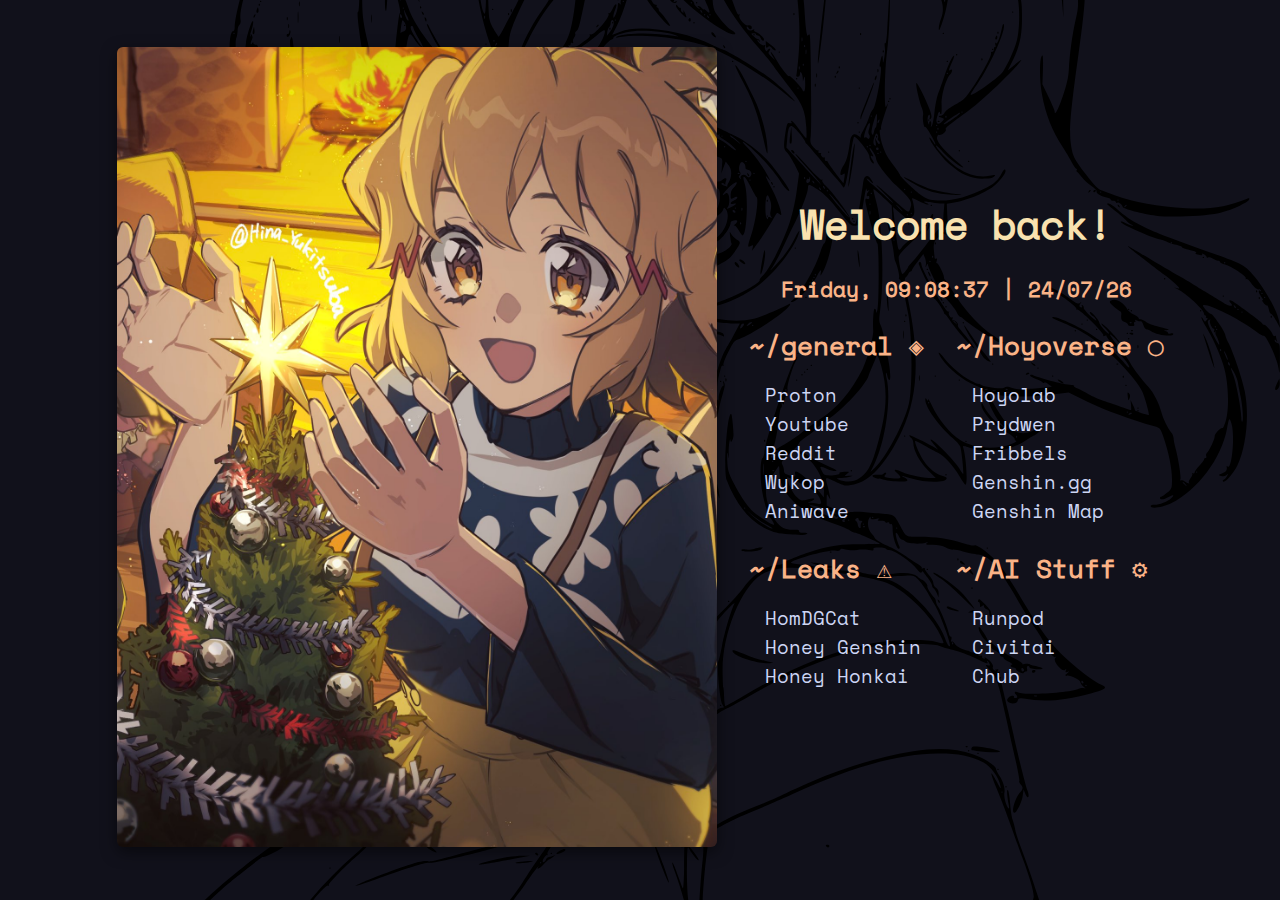
==== LunaR/index.html @ 9b7c65a3 "Add files via upload" ====
<!doctype html>
<html lang="en">
  <head>
    <title>~/startpage 🏠</title>
    <meta charset="UTF-8" />
    <meta name="viewport" content="width=device-width, initial-scale=1" />
    <link href="../src/css/style.css" rel="stylesheet" />
  </head>

  <body class="lunar">
    <div id="image" onclick="nextImage(currentIndex),nextBackground(currentIndex)">
      <img id="carouselImage" src="../src/images/cover2.jpg" />
      <script async src="../src/js/theme.js" currentIndex="2"></script>
    </div>
    <div id="text">
      <div id="greeting">Welcome back!</div>
      <div id="date"></div>
      <script async src="../src/js/date.js"></script>
      <div id="links">
        <div class="urls">
          <div class="header">~/general ◈</div>
          <ul>
        <li><a href="https://proton.me/">Proton</a></li>
				<li><a href="https://www.youtube.com/">Youtube</a></li>
				<li><a href="https://reddit.com/">Reddit</a></li>
				<li><a href="https://wykop.pl/">Wykop</a></li>
				<li><a href="https://aniwave.to/home">Aniwave</a></li>
          </ul>
        </div>
        <div class="urls">
          <div class="header">~/Hoyoverse ◯</div>
          <ul>
        <li><a href="https://www.hoyolab.com/home">Hoyolab</a></li>
				<li><a href="https://www.prydwen.gg/">Prydwen</a></li>
				<li><a href="https://fribbels.github.io/hsr-optimizer">Fribbels</a></li>
				<li><a href="https://genshin.gg/">Genshin.gg</a></li>
				<li><a href="https://genshin-impact-map.appsample.com/">Genshin Map</a></li>
          </ul>
        </div>
        <div class="urls">
          <div class="header">~/Leaks ⚠</div>
          <ul>
            <li><a href="https://homdgcat.wiki/">HomDGCat</a></li>
            <li><a href="https://gensh.honeyhunterworld.com/?lang=EN">Honey Genshin</a></li>
            <li><a href="https://starrail.honeyhunterworld.com/?lang=EN">Honey Honkai</a></li>
          </ul>
        </div>
        <div class="urls">
          <div class="header">~/AI Stuff ⚙</div>
          <ul>
            <li><a href="https://www.runpod.io/">Runpod</a></li>
				<li><a href="https://civitai.com/models?tag=character">Civitai</a></li>
				<li><a href="https://www.characterhub.org/?search=&first=30&topics=&excludetopics=&page=1&sort=last_activity_at&venus=false&min_tokens=50&nsfw=true&nsfl=true">Chub</a></li>
          </ul>
        </div>
      </div>
    </div>
  </body>
</html>
---- src/css/style.css ----
@font-face {
  font-family: "SpaceMono Nerd Font";
  font-display: swap;
  src:
    local("SpaceMono Nerd Font"),
    url(../fonts/SpaceMonoNF.woff2) format("woff2"),
    url(../fonts/SpaceMonoNF.woff) format("woff");
}

:root {
  color-scheme: dark;
}

img {
  transition:
    transform 0.15s ease-in-out,
    opacity 0.2s ease-in-out;
}

html {
  display: flex;
  align-items: center;
  justify-content: center;
  height: 100svh;
  background-color: var(--background-color);
  background-image: url("../bgs/background1.svg");
  background-repeat: no-repeat;
  background-position: right;
  overflow-x: clip;
}

html.loaded {
  transition: background-color 0.2s ease-in-out;
}

body {
  display: flex;
  color: var(--text-color);
  font-family:
    SpaceMono Nerd Font,
    monospace;
  justify-content: center;
  align-items: center;
}

#text,
#image {
  opacity: 0;
  transition: opacity 0.2s ease-in;
}

#text.loaded,
#image.loaded {
  opacity: 1;
}

#text.loaded * {
  transition: color 0.2s ease-in-out;
}

#carouselImage {
  height: 800px;
  aspect-ratio: 3 / 4;
  border-radius: 6px;
  box-shadow: 0px 5px 15px 0px rgba(0, 0, 0, 0.5);
  object-fit: cover;
}

#image {
  margin-right: 1em;
}

#carouselImage:hover {
  transform: scale(1.1);
  cursor: pointer;
}

@media (max-width: 800px) {
  img,
  #image {
    display: none;
    margin: 0;
    padding: 0;
  }
}

#greeting {
  color: var(--accent-color-2);
  font-size: 2.5em;
  font-weight: 900;
  grid-column: 1/-1;
  text-align: center;
  display: grid;
}

#date {
  font-size: 1.3em;
  font-weight: 600;
  color: var(--accent-color);
  display: grid;
  grid-column: 1/-1;
  text-align: center;
  margin: 1em 0;
}

.header {
  color: var(--accent-color);
  font-size: 1.6em;
  font-weight: 600;
}

#links {
  display: grid;
  grid-row-gap: 0.5em;
  grid-template-columns: repeat(2, 1fr);
}

ul {
  list-style-type: none;
  padding-left: 1em;
  margin-left: 0;
}

a {
  color: var(--text-color);
  font-size: 1.2em;
  text-decoration: none;
}

a:hover {
  color: var(--hover-color);
  font-style: italic;
}

.fazzi .urls:nth-child(even) {
  padding-left: 1.5em;
}

#image {
	padding-right: 1em;
}
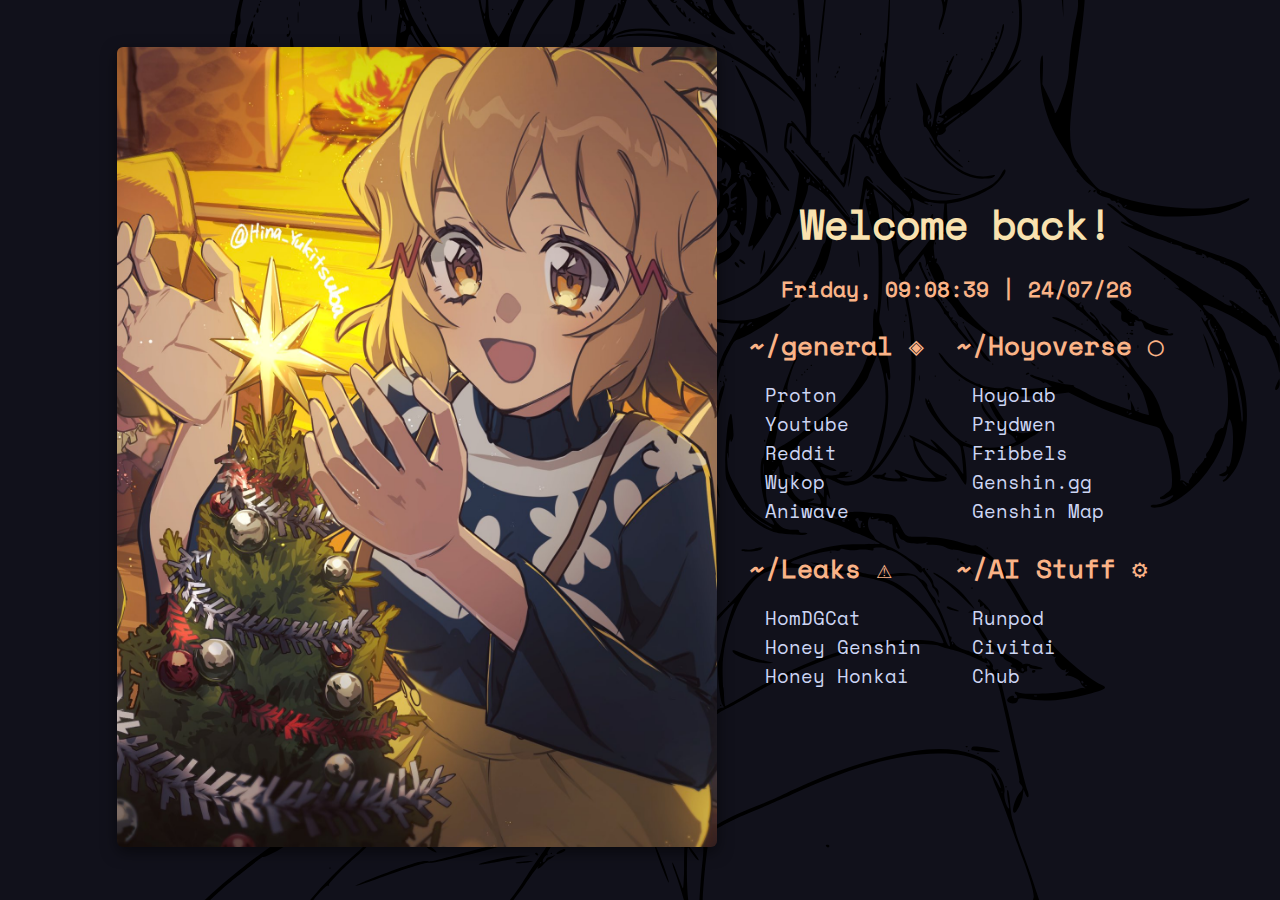
==== commit 66f6e8a3: "Update index.html" ====
--- a/LunaR/index.html
+++ b/LunaR/index.html
@@ -20,21 +20,21 @@
         <div class="urls">
           <div class="header">~/general ◈</div>
           <ul>
-        <li><a href="https://proton.me/">Proton</a></li>
-				<li><a href="https://www.youtube.com/">Youtube</a></li>
-				<li><a href="https://reddit.com/">Reddit</a></li>
-				<li><a href="https://wykop.pl/">Wykop</a></li>
-				<li><a href="https://aniwave.to/home">Aniwave</a></li>
+            <li><a href="https://proton.me/">Proton</a></li>
+            <li><a href="https://www.youtube.com/">Youtube</a></li>
+            <li><a href="https://reddit.com/">Reddit</a></li>
+            <li><a href="https://wykop.pl/">Wykop</a></li>
+            <li><a href="https://aniwave.to/home">Aniwave</a></li>
           </ul>
         </div>
         <div class="urls">
           <div class="header">~/Hoyoverse ◯</div>
           <ul>
-        <li><a href="https://www.hoyolab.com/home">Hoyolab</a></li>
-				<li><a href="https://www.prydwen.gg/">Prydwen</a></li>
-				<li><a href="https://fribbels.github.io/hsr-optimizer">Fribbels</a></li>
-				<li><a href="https://genshin.gg/">Genshin.gg</a></li>
-				<li><a href="https://genshin-impact-map.appsample.com/">Genshin Map</a></li>
+            <li><a href="https://www.hoyolab.com/home">Hoyolab</a></li>
+            <li><a href="https://www.prydwen.gg/">Prydwen</a></li>
+            <li><a href="https://fribbels.github.io/hsr-optimizer">Fribbels</a></li>
+            <li><a href="https://genshin.gg/">Genshin.gg</a></li>
+            <li><a href="https://genshin-impact-map.appsample.com/">Genshin Map</a></li>
           </ul>
         </div>
         <div class="urls">
@@ -49,8 +49,8 @@
           <div class="header">~/AI Stuff ⚙</div>
           <ul>
             <li><a href="https://www.runpod.io/">Runpod</a></li>
-				<li><a href="https://civitai.com/models?tag=character">Civitai</a></li>
-				<li><a href="https://www.characterhub.org/?search=&first=30&topics=&excludetopics=&page=1&sort=last_activity_at&venus=false&min_tokens=50&nsfw=true&nsfl=true">Chub</a></li>
+            <li><a href="https://civitai.com/models?tag=character">Civitai</a></li>
+            <li><a href="https://www.characterhub.org/?search=&first=30&topics=&excludetopics=&page=1&sort=last_activity_at&venus=false&min_tokens=50&nsfw=true&nsfl=true">Chub</a></li>
           </ul>
         </div>
       </div>
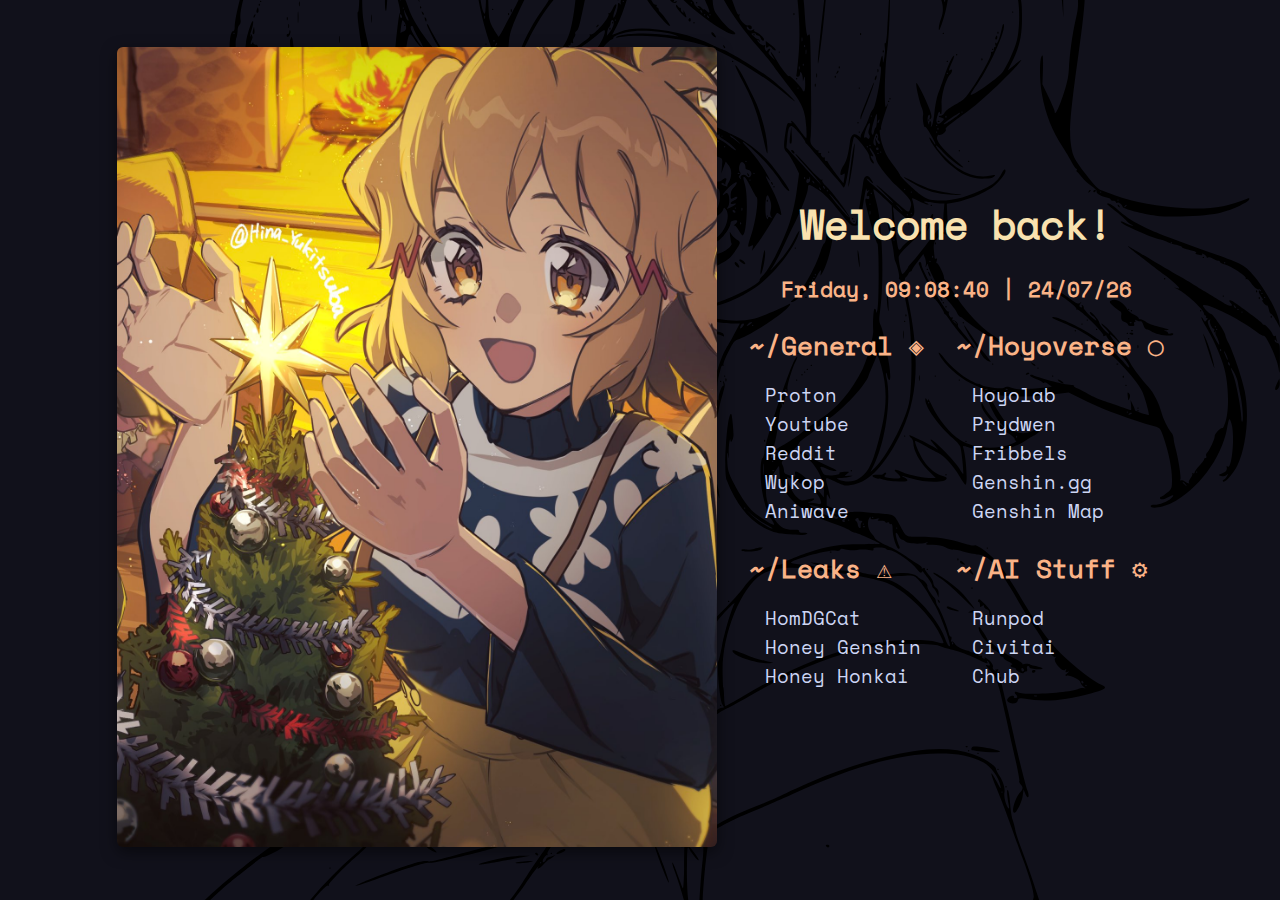
==== commit 22e00426: "Update index.html" ====
--- a/LunaR/index.html
+++ b/LunaR/index.html
@@ -18,7 +18,7 @@
       <script async src="../src/js/date.js"></script>
       <div id="links">
         <div class="urls">
-          <div class="header">~/general ◈</div>
+          <div class="header">~/General ◈</div>
           <ul>
             <li><a href="https://proton.me/">Proton</a></li>
             <li><a href="https://www.youtube.com/">Youtube</a></li>
--- a/src/css/style.css
+++ b/src/css/style.css
@@ -30,7 +30,7 @@
 }
 
 html.loaded {
-  transition: background-color 0.2s ease-in-out;
+  transition: background-color 0.2s ease-in-out, background-image 0.2s ease-in-out;
 }
 
 body {
@@ -137,5 +137,5 @@
 }
 
 #image {
-	padding-right: 1em;
+  padding-right: 1em;
 }
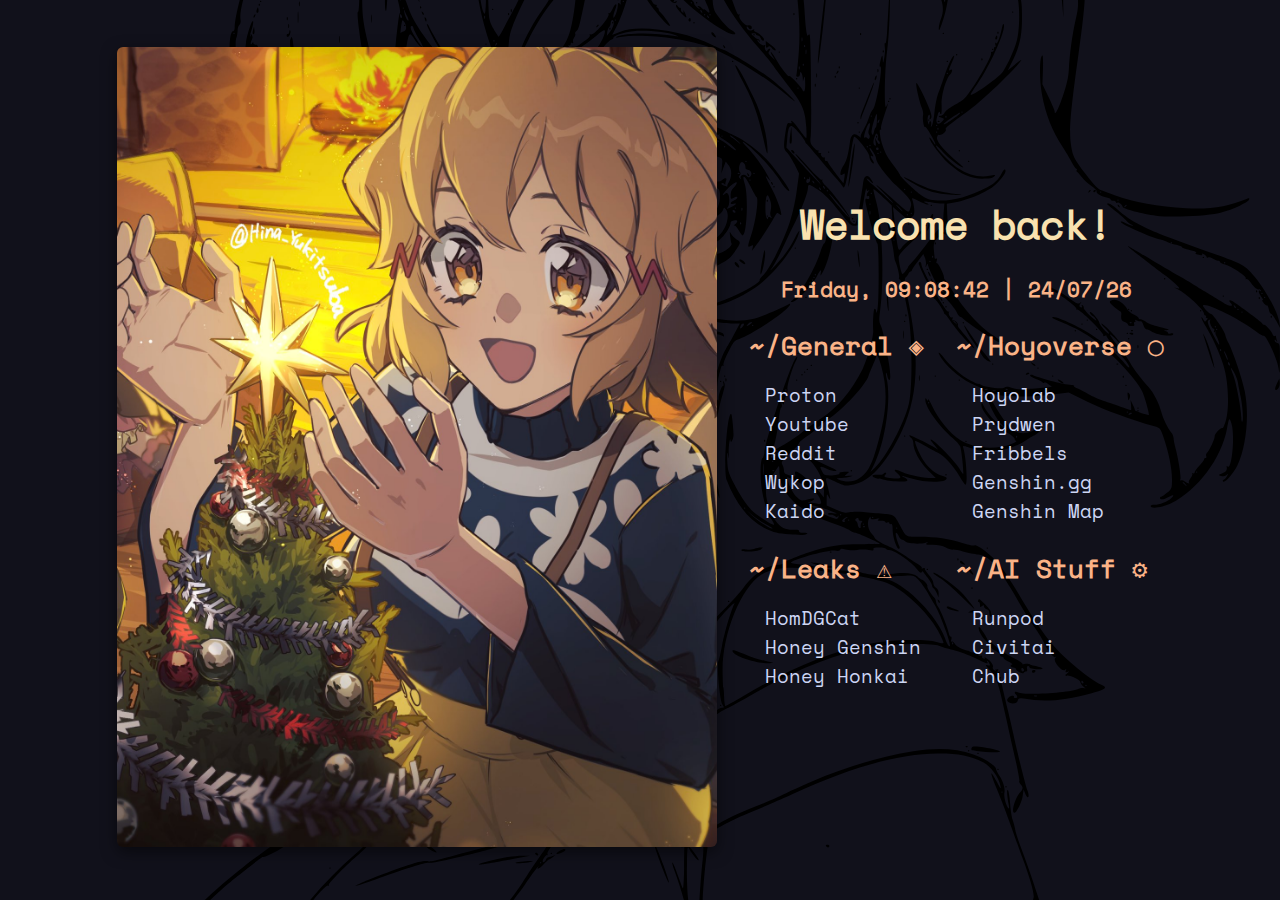
==== commit bdf98bf5: "Update index.html - changed links" ====
--- a/LunaR/index.html
+++ b/LunaR/index.html
@@ -24,7 +24,7 @@
             <li><a href="https://www.youtube.com/">Youtube</a></li>
             <li><a href="https://reddit.com/">Reddit</a></li>
             <li><a href="https://wykop.pl/">Wykop</a></li>
-            <li><a href="https://aniwave.to/home">Aniwave</a></li>
+            <li><a href="https://kaido.to/home">Kaido</a></li>
           </ul>
         </div>
         <div class="urls">
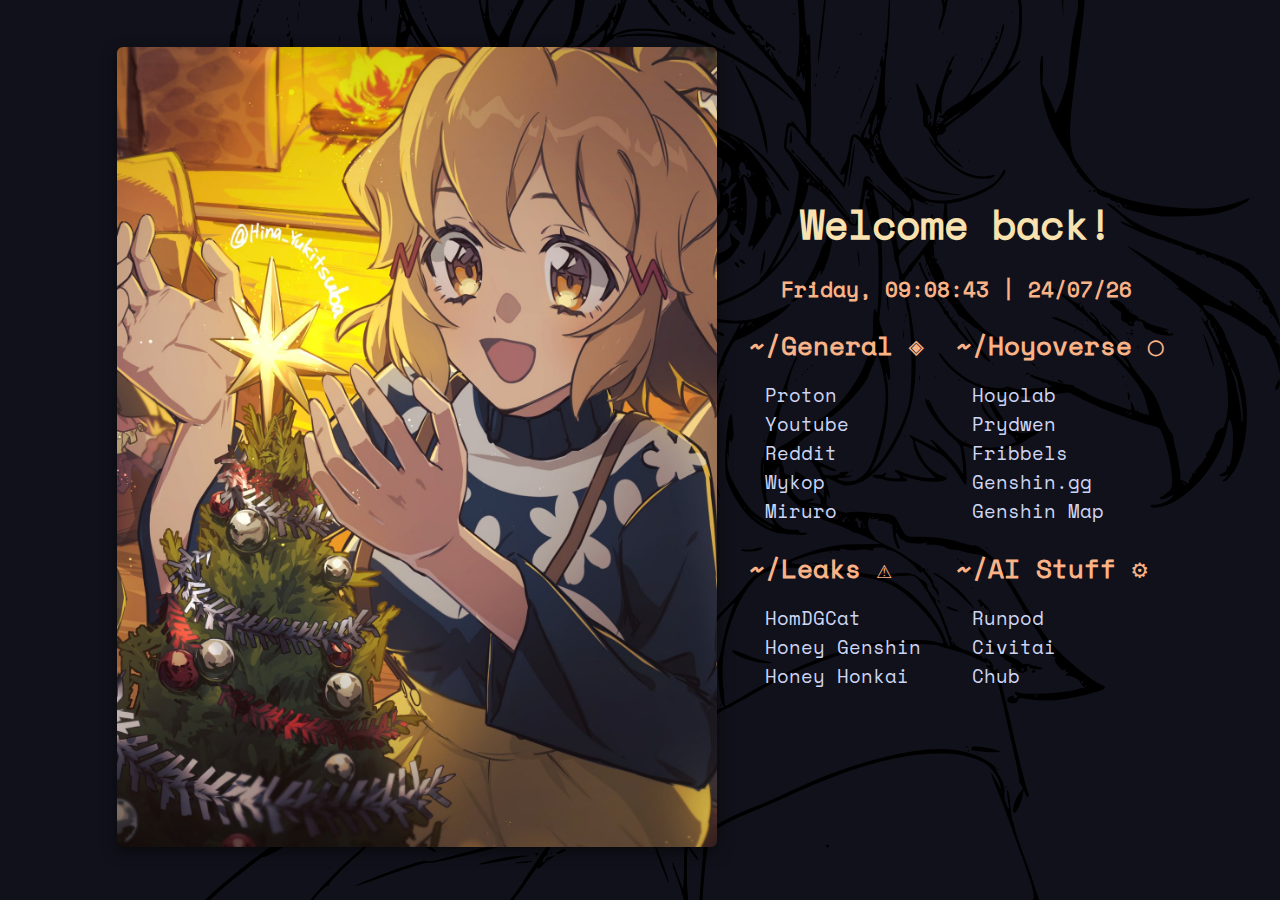
==== commit d5ef4947: "Update index.html" ====
--- a/LunaR/index.html
+++ b/LunaR/index.html
@@ -24,7 +24,7 @@
             <li><a href="https://www.youtube.com/">Youtube</a></li>
             <li><a href="https://reddit.com/">Reddit</a></li>
             <li><a href="https://wykop.pl/">Wykop</a></li>
-            <li><a href="https://kaido.to/home">Kaido</a></li>
+            <li><a href="https://www.miruro.tv/">Miruro</a></li>
           </ul>
         </div>
         <div class="urls">
